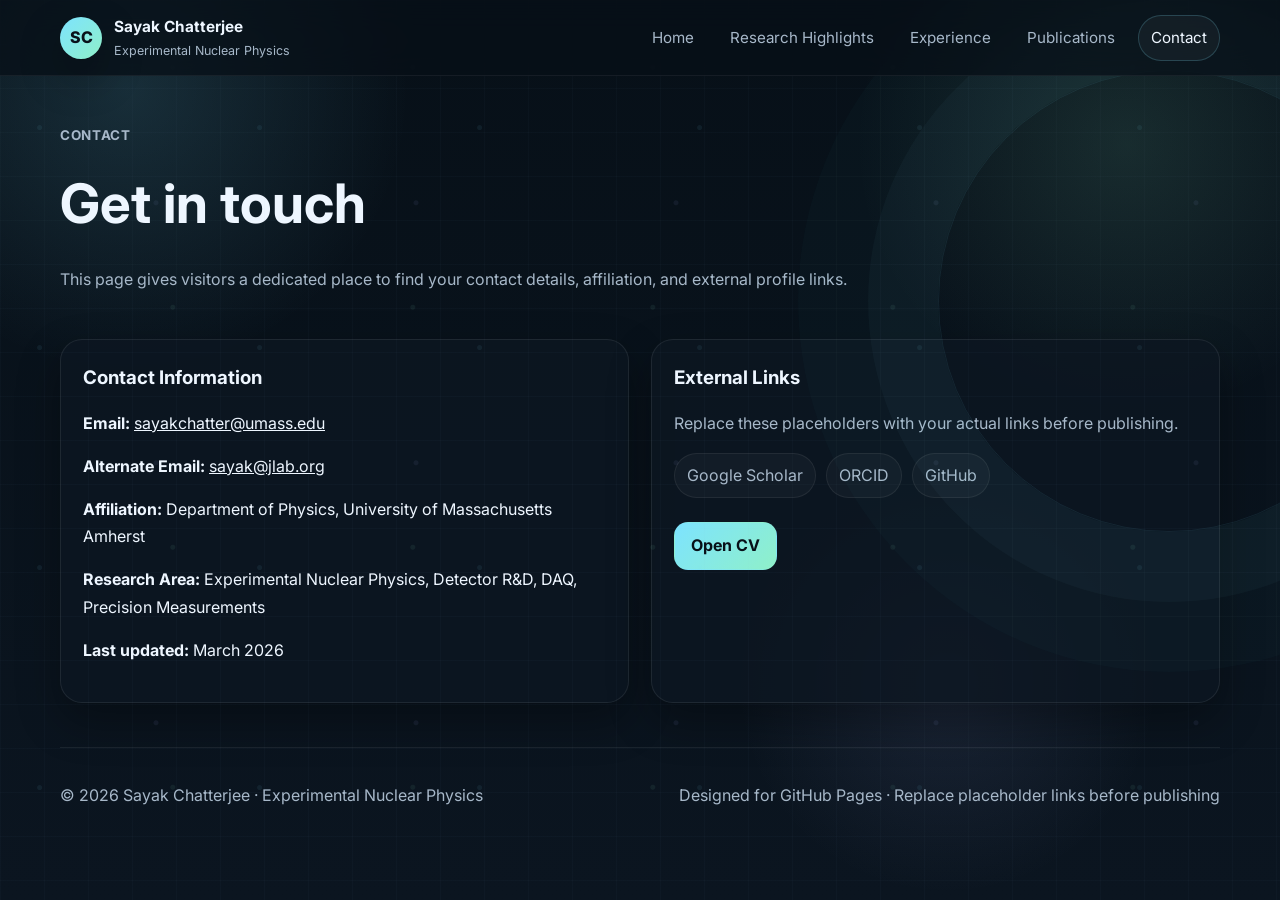
==== contact.html @ 70deb051 "profile" ====
<!doctype html>
<html lang="en">
<head>
  <meta charset="utf-8" />
  <meta name="viewport" content="width=device-width, initial-scale=1" />
  <title>Contact | Sayak Chatterjee</title>
  <meta name="description" content="Contact page for Sayak Chatterjee." />
  <meta name="keywords" content="Sayak Chatterjee, experimental nuclear physicist, detector R&D, MOLLER, Jefferson Lab, EIC, GEM detector, Cherenkov detector, data acquisition" />
  <meta property="og:title" content="Contact | Sayak Chatterjee" />
  <meta property="og:description" content="Contact page for Sayak Chatterjee." />
  <meta property="og:type" content="website" />
  <meta name="theme-color" content="#071018" />
  <link rel="preconnect" href="https://fonts.googleapis.com">
  <link rel="preconnect" href="https://fonts.gstatic.com" crossorigin>
  <link href="https://fonts.googleapis.com/css2?family=Inter:wght@300;400;500;600;700;800&display=swap" rel="stylesheet">
  <link rel="stylesheet" href="site.css" />
</head>
<body>

  <nav class="site-nav">
    <div class="container nav-inner">
      <a class="brand-wrap" href="index_final.html">
        <span class="brand-badge">SC</span>
        <span class="brand-text"><strong>Sayak Chatterjee</strong><span>Experimental Nuclear Physics</span></span>
      </a>
      <div class="nav-links">
        <a  href="index_final.html">Home</a>
        <a  href="research_highlights.html">Research Highlights</a>
        <a  href="experience.html">Experience</a>
        <a  href="publications.html">Publications</a>
        <a class="active" href="contact.html">Contact</a>
      </div>
    </div>
  </nav>


  <header class="page-header">
    <div class="container">
      <p class="eyebrow">Contact</p>
      <h1>Get in touch</h1>
      <p>This page gives visitors a dedicated place to find your contact details, affiliation, and external profile links.</p>
    </div>
  </header>
  <main>
    <section class="section">
      <div class="container grid-2">
        <div class="card">
          <h3>Contact Information</h3>
          <p><strong>Email:</strong> <a href="mailto:sayakchatter@umass.edu">sayakchatter@umass.edu</a></p>
          <p><strong>Alternate Email:</strong> <a href="mailto:sayak@jlab.org">sayak@jlab.org</a></p>
          <p><strong>Affiliation:</strong> Department of Physics, University of Massachusetts Amherst</p>
          <p><strong>Research Area:</strong> Experimental Nuclear Physics, Detector R&amp;D, DAQ, Precision Measurements</p>
          <p><strong>Last updated:</strong> March 2026</p>
        </div>
        <div class="card">
          <h3>External Links</h3>
          <p class="muted">Replace these placeholders with your actual links before publishing.</p>
          <div class="inline-links">
            <a href="#">Google Scholar</a>
            <a href="#">ORCID</a>
            <a href="#">GitHub</a>
          </div>
          <div class="action-row">
            <a class="btn primary" href="CV_sayak_chatterjee.pdf" target="_blank">Open CV</a>
          </div>
        </div>
      </div>
    </section>
  </main>


  <footer class="footer">
    <div class="container footer-inner">
      <p>© 2026 Sayak Chatterjee · Experimental Nuclear Physics</p>
      <p>Designed for GitHub Pages · Replace placeholder links before publishing</p>
    </div>
  </footer>

</body>
</html>
---- site.css ----
:root {
  --bg: #071018;
  --bg-2: #0b1520;
  --panel: rgba(13, 22, 33, 0.82);
  --panel-strong: rgba(15, 25, 38, 0.92);
  --text: #eef6ff;
  --muted: #a7b8c9;
  --line: rgba(130, 180, 220, 0.18);
  --accent: #7de3ff;
  --accent-2: #8ff0c9;
  --accent-3: #a8b4ff;
  --shadow: 0 18px 44px rgba(0,0,0,0.32);
  --maxw: 1160px;
}

* { box-sizing: border-box; }
html { scroll-behavior: smooth; }
html, body { margin: 0; padding: 0; }
body {
  font-family: Inter, system-ui, -apple-system, Segoe UI, Roboto, Ubuntu, Cantarell, 'Helvetica Neue', Arial, sans-serif;
  color: var(--text);
  line-height: 1.7;
  background:
    radial-gradient(circle at 10% 10%, rgba(125, 227, 255, 0.14), transparent 20%),
    radial-gradient(circle at 88% 16%, rgba(143, 240, 201, 0.12), transparent 20%),
    radial-gradient(circle at 74% 76%, rgba(168, 180, 255, 0.10), transparent 18%),
    linear-gradient(180deg, var(--bg) 0%, var(--bg-2) 100%);
  min-height: 100vh;
  position: relative;
}
body::before {
  content: "";
  position: fixed;
  inset: 0;
  pointer-events: none;
  background-image:
    linear-gradient(rgba(140, 180, 220, 0.05) 1px, transparent 1px),
    linear-gradient(90deg, rgba(140, 180, 220, 0.05) 1px, transparent 1px),
    radial-gradient(circle at 18% 58%, rgba(125, 227, 255, 0.12) 0 2px, transparent 3px),
    radial-gradient(circle at 72% 28%, rgba(143, 240, 201, 0.12) 0 2px, transparent 3px),
    radial-gradient(circle at 60% 78%, rgba(168, 180, 255, 0.12) 0 2px, transparent 3px);
  background-size: 44px 44px, 44px 44px, 220px 220px, 240px 240px, 260px 260px;
  opacity: 0.6;
}
body::after {
  content: "";
  position: fixed;
  right: -120px;
  top: 70px;
  width: 460px;
  height: 460px;
  border-radius: 50%;
  border: 1px solid rgba(125, 227, 255, 0.10);
  box-shadow:
    0 0 0 70px rgba(125, 227, 255, 0.04),
    0 0 0 140px rgba(125, 227, 255, 0.025);
  pointer-events: none;
  filter: blur(0.2px);
  opacity: 0.85;
}

a { color: inherit; }
img { max-width: 100%; display: block; }
code {
  background: rgba(255,255,255,0.05);
  border: 1px solid rgba(255,255,255,0.08);
  padding: 0.1rem 0.38rem;
  border-radius: 8px;
}
.container {
  width: min(var(--maxw), 92%);
  margin: 0 auto;
}
.site-nav {
  position: sticky;
  top: 0;
  z-index: 50;
  backdrop-filter: blur(16px);
  background: rgba(7, 16, 24, 0.74);
  border-bottom: 1px solid rgba(255,255,255,0.06);
}
.nav-inner {
  display: flex;
  align-items: center;
  justify-content: space-between;
  gap: 20px;
  padding: 14px 0;
}
.brand-wrap {
  display: flex;
  align-items: center;
  gap: 12px;
  text-decoration: none;
}
.brand-badge {
  width: 42px;
  height: 42px;
  border-radius: 50%;
  display: grid;
  place-items: center;
  font-weight: 800;
  color: #09111a;
  background: linear-gradient(135deg, var(--accent), var(--accent-2));
  box-shadow: var(--shadow);
}
.brand-text strong { display: block; font-size: 0.96rem; }
.brand-text span { display: block; font-size: 0.78rem; color: var(--muted); }
.nav-links {
  display: flex;
  gap: 10px;
  flex-wrap: wrap;
}
.nav-links a {
  text-decoration: none;
  color: var(--muted);
  font-size: 0.95rem;
  padding: 9px 12px;
  border-radius: 999px;
  border: 1px solid transparent;
}
.nav-links a:hover,
.nav-links a.active {
  color: var(--text);
  border-color: rgba(125, 227, 255, 0.20);
  background: rgba(255,255,255,0.04);
}
.hero {
  padding: 56px 0 26px;
}
.hero-grid {
  display: grid;
  grid-template-columns: 180px 1fr;
  gap: 30px;
  align-items: center;
}
.avatar {
  width: 180px;
  height: 180px;
  border-radius: 28px;
  overflow: hidden;
  border: 1px solid rgba(255,255,255,0.08);
  box-shadow: var(--shadow);
  position: relative;
  background: linear-gradient(135deg, rgba(125, 227, 255, 0.20), rgba(143, 240, 201, 0.18));
}
.avatar img { width: 100%; height: 100%; object-fit: cover; }
.avatar span {
  position: absolute;
  inset: 0;
  display: grid;
  place-items: center;
  font-size: 2.6rem;
  font-weight: 800;
  color: #051018;
  letter-spacing: 0.05em;
}
.eyebrow {
  margin: 0 0 10px;
  color: var(--accent);
  font-weight: 700;
  letter-spacing: 0.05em;
  text-transform: uppercase;
  font-size: 0.84rem;
}
.hero h1 {
  font-size: clamp(2.4rem, 6vw, 4.6rem);
  line-height: 1.02;
  margin: 0;
}
.hero .tagline {
  margin: 12px 0 14px;
  color: var(--muted);
  font-size: 1.08rem;
}
.hero .summary {
  max-width: 840px;
  margin: 0;
  font-size: 1.03rem;
}
.action-row, .chip-row {
  display: flex;
  flex-wrap: wrap;
  gap: 12px;
}
.action-row { margin-top: 24px; }
.btn {
  display: inline-flex;
  align-items: center;
  justify-content: center;
  gap: 10px;
  min-height: 48px;
  padding: 0 16px;
  border-radius: 14px;
  text-decoration: none;
  font-weight: 700;
  border: 1px solid rgba(255,255,255,0.08);
  transition: transform 0.18s ease, border-color 0.18s ease, background 0.18s ease;
}
.btn:hover { transform: translateY(-1px); }
.btn.primary {
  background: linear-gradient(135deg, var(--accent), var(--accent-2));
  color: #081018;
  border-color: transparent;
}
.btn.secondary {
  background: rgba(255,255,255,0.04);
}
.stat-grid {
  display: grid;
  grid-template-columns: repeat(4, minmax(0, 1fr));
  gap: 16px;
  margin-top: 28px;
}
.stat-card, .card {
  background: var(--panel);
  border: 1px solid rgba(255,255,255,0.08);
  border-radius: 22px;
  box-shadow: var(--shadow);
}
.stat-card { padding: 18px 18px 16px; }
.stat-card strong { display: block; font-size: 1.5rem; }
.stat-card span { color: var(--muted); font-size: 0.92rem; }
.page-header {
  padding: 48px 0 12px;
}
.page-header h1 { margin: 0; font-size: clamp(2rem, 5vw, 3.4rem); }
.page-header p { color: var(--muted); max-width: 820px; }
.section {
  padding: 18px 0;
}
.section-title {
  margin: 0 0 14px;
  font-size: 1.7rem;
}
.grid-2, .grid-3 {
  display: grid;
  gap: 22px;
}
.grid-2 { grid-template-columns: repeat(2, minmax(0, 1fr)); }
.grid-3 { grid-template-columns: repeat(3, minmax(0, 1fr)); }
.card {
  padding: 22px 22px;
}
.card h3 { margin-top: 0; margin-bottom: 10px; }
.kicker {
  display: inline-flex;
  margin-bottom: 12px;
  color: var(--accent);
  font-size: 0.83rem;
  font-weight: 700;
  letter-spacing: 0.04em;
  text-transform: uppercase;
}
.muted { color: var(--muted); }
.bullets, .pubs { margin: 0; padding-left: 18px; }
.bullets li, .pubs li { margin-bottom: 7px; }
.timeline .item {
  padding: 18px 0;
  border-bottom: 1px dashed var(--line);
}
.timeline .item:last-child { border-bottom: 0; }
.hero-panel {
  padding: 24px;
  position: relative;
  overflow: hidden;
}
.hero-panel::before {
  content: "";
  position: absolute;
  inset: auto -120px -120px auto;
  width: 280px;
  height: 280px;
  border-radius: 50%;
  background: radial-gradient(circle, rgba(125, 227, 255, 0.18), transparent 62%);
}
.tab-menu {
  display: flex;
  flex-wrap: wrap;
  gap: 12px;
  margin: 20px 0 0;
}
.tab-menu a {
  text-decoration: none;
  padding: 12px 14px;
  border-radius: 14px;
  background: rgba(255,255,255,0.04);
  border: 1px solid rgba(255,255,255,0.08);
}
.tab-menu a:hover {
  border-color: rgba(125, 227, 255, 0.24);
}
.quote {
  font-size: 1.02rem;
  border-left: 3px solid rgba(125, 227, 255, 0.35);
  padding-left: 14px;
  color: #dbe9f5;
}
.footer {
  padding: 26px 0 54px;
  color: var(--muted);
}
.footer-inner {
  border-top: 1px solid rgba(255,255,255,0.07);
  padding-top: 18px;
  display: flex;
  justify-content: space-between;
  gap: 20px;
  flex-wrap: wrap;
}
.contact-line {
  display: flex;
  flex-wrap: wrap;
  gap: 12px;
  color: var(--muted);
  margin-top: 14px;
}
.inline-links {
  display: flex;
  flex-wrap: wrap;
  gap: 10px;
}
.inline-links a {
  text-decoration: none;
  color: var(--muted);
  border: 1px solid rgba(255,255,255,0.07);
  background: rgba(255,255,255,0.03);
  padding: 8px 12px;
  border-radius: 999px;
}
.inline-links a:hover { color: var(--accent); }
@media (max-width: 920px) {
  .hero-grid, .grid-2, .grid-3, .stat-grid { grid-template-columns: 1fr; }
  .hero { padding-top: 38px; }
}
@media (max-width: 700px) {
  body::after { display: none; }
  .nav-inner { align-items: flex-start; flex-direction: column; }
  .hero-grid { gap: 20px; }
  .avatar { width: 140px; height: 140px; }
}
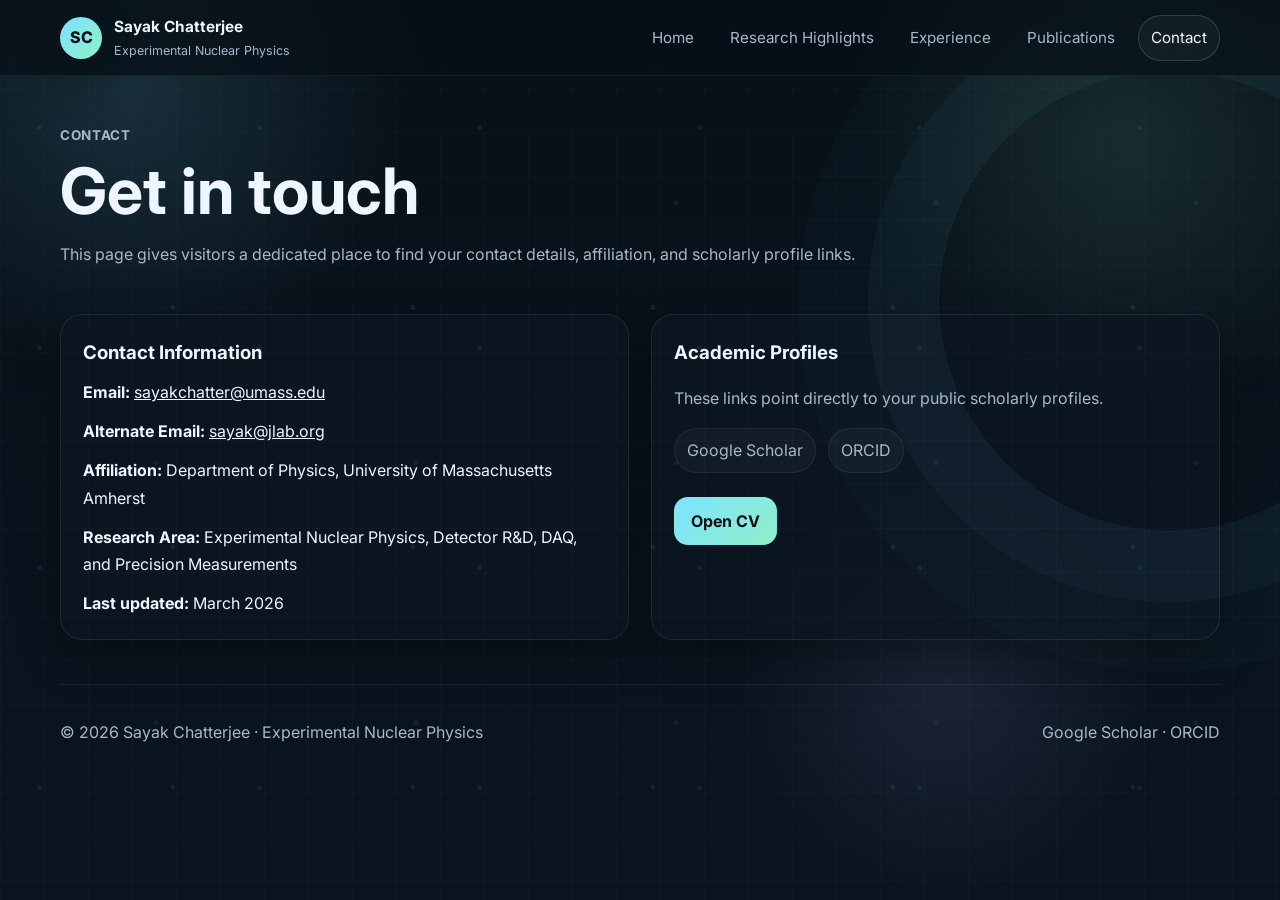
==== commit 27c20f39: "Add files via upload" ====
--- a/contact.html
+++ b/contact.html
@@ -5,40 +5,39 @@
   <meta name="viewport" content="width=device-width, initial-scale=1" />
   <title>Contact | Sayak Chatterjee</title>
   <meta name="description" content="Contact page for Sayak Chatterjee." />
-  <meta name="keywords" content="Sayak Chatterjee, experimental nuclear physicist, detector R&D, MOLLER, Jefferson Lab, EIC, GEM detector, Cherenkov detector, data acquisition" />
+  <meta name="keywords" content="Sayak Chatterjee, experimental nuclear physicist, detector R&amp;D, MOLLER, Jefferson Lab, EIC, GEM detector, Cherenkov detector, data acquisition" />
   <meta property="og:title" content="Contact | Sayak Chatterjee" />
   <meta property="og:description" content="Contact page for Sayak Chatterjee." />
   <meta property="og:type" content="website" />
   <meta name="theme-color" content="#071018" />
   <link rel="preconnect" href="https://fonts.googleapis.com">
   <link rel="preconnect" href="https://fonts.gstatic.com" crossorigin>
-  <link href="https://fonts.googleapis.com/css2?family=Inter:wght@300;400;500;600;700;800&display=swap" rel="stylesheet">
+  <link href="https://fonts.googleapis.com/css2?family=Inter:wght@300;400;500;600;700;800&amp;display=swap" rel="stylesheet">
   <link rel="stylesheet" href="site.css" />
 </head>
 <body>
 
   <nav class="site-nav">
     <div class="container nav-inner">
-      <a class="brand-wrap" href="index_final.html">
+      <a class="brand-wrap" href="index.html">
         <span class="brand-badge">SC</span>
         <span class="brand-text"><strong>Sayak Chatterjee</strong><span>Experimental Nuclear Physics</span></span>
       </a>
       <div class="nav-links">
-        <a  href="index_final.html">Home</a>
-        <a  href="research_highlights.html">Research Highlights</a>
-        <a  href="experience.html">Experience</a>
-        <a  href="publications.html">Publications</a>
+        <a href="index.html">Home</a>
+        <a href="research_highlights.html">Research Highlights</a>
+        <a href="experience.html">Experience</a>
+        <a href="publications.html">Publications</a>
         <a class="active" href="contact.html">Contact</a>
       </div>
     </div>
   </nav>
 
-
   <header class="page-header">
     <div class="container">
       <p class="eyebrow">Contact</p>
       <h1>Get in touch</h1>
-      <p>This page gives visitors a dedicated place to find your contact details, affiliation, and external profile links.</p>
+      <p>This page gives visitors a dedicated place to find your contact details, affiliation, and scholarly profile links.</p>
     </div>
   </header>
   <main>
@@ -46,35 +45,38 @@
       <div class="container grid-2">
         <div class="card">
           <h3>Contact Information</h3>
-          <p><strong>Email:</strong> <a href="mailto:sayakchatter@umass.edu">sayakchatter@umass.edu</a></p>
-          <p><strong>Alternate Email:</strong> <a href="mailto:sayak@jlab.org">sayak@jlab.org</a></p>
-          <p><strong>Affiliation:</strong> Department of Physics, University of Massachusetts Amherst</p>
-          <p><strong>Research Area:</strong> Experimental Nuclear Physics, Detector R&amp;D, DAQ, Precision Measurements</p>
-          <p><strong>Last updated:</strong> March 2026</p>
+          <div class="detail-list">
+            <p><strong>Email:</strong> <a href="mailto:sayakchatter@umass.edu">sayakchatter@umass.edu</a></p>
+            <p><strong>Alternate Email:</strong> <a href="mailto:sayak@jlab.org">sayak@jlab.org</a></p>
+            <p><strong>Affiliation:</strong> Department of Physics, University of Massachusetts Amherst</p>
+            <p><strong>Research Area:</strong> Experimental Nuclear Physics, Detector R&amp;D, DAQ, and Precision Measurements</p>
+            <p><strong>Last updated:</strong> March 2026</p>
+          </div>
         </div>
         <div class="card">
-          <h3>External Links</h3>
-          <p class="muted">Replace these placeholders with your actual links before publishing.</p>
+          <h3>Academic Profiles</h3>
+          <p class="muted">These links point directly to your public scholarly profiles.</p>
           <div class="inline-links">
-            <a href="#">Google Scholar</a>
-            <a href="#">ORCID</a>
-            <a href="#">GitHub</a>
+            <a href="https://scholar.google.com/citations?hl=en&user=rSvPqXYAAAAJ" target="_blank" rel="noopener noreferrer">Google Scholar</a>
+            <a href="https://orcid.org/0000-0002-2796-6484" target="_blank" rel="noopener noreferrer">ORCID</a>
           </div>
           <div class="action-row">
-            <a class="btn primary" href="CV_sayak_chatterjee.pdf" target="_blank">Open CV</a>
+            <a class="btn primary" href="CV_sayak_chatterjee.pdf" target="_blank" rel="noopener noreferrer">Open CV</a>
           </div>
         </div>
       </div>
     </section>
   </main>
 
-
   <footer class="footer">
     <div class="container footer-inner">
       <p>© 2026 Sayak Chatterjee · Experimental Nuclear Physics</p>
-      <p>Designed for GitHub Pages · Replace placeholder links before publishing</p>
+      <p>
+        <a href="https://scholar.google.com/citations?hl=en&user=rSvPqXYAAAAJ" target="_blank" rel="noopener noreferrer">Google Scholar</a> ·
+        <a href="https://orcid.org/0000-0002-2796-6484" target="_blank" rel="noopener noreferrer">ORCID</a>
+      </p>
     </div>
   </footer>
 
 </body>
-</html>+</html>
--- a/site.css
+++ b/site.css
@@ -1,4 +1,3 @@
-
 :root {
   --bg: #071018;
   --bg-2: #0b1520;
@@ -17,8 +16,9 @@
 * { box-sizing: border-box; }
 html { scroll-behavior: smooth; }
 html, body { margin: 0; padding: 0; }
+
 body {
-  font-family: Inter, system-ui, -apple-system, Segoe UI, Roboto, Ubuntu, Cantarell, 'Helvetica Neue', Arial, sans-serif;
+  font-family: Inter, system-ui, -apple-system, BlinkMacSystemFont, "Segoe UI", Roboto, Ubuntu, Cantarell, "Helvetica Neue", Arial, sans-serif;
   color: var(--text);
   line-height: 1.7;
   background:
@@ -29,6 +29,7 @@
   min-height: 100vh;
   position: relative;
 }
+
 body::before {
   content: "";
   position: fixed;
@@ -43,6 +44,7 @@
   background-size: 44px 44px, 44px 44px, 220px 220px, 240px 240px, 260px 260px;
   opacity: 0.6;
 }
+
 body::after {
   content: "";
   position: fixed;
@@ -62,24 +64,21 @@
 
 a { color: inherit; }
 img { max-width: 100%; display: block; }
-code {
-  background: rgba(255,255,255,0.05);
-  border: 1px solid rgba(255,255,255,0.08);
-  padding: 0.1rem 0.38rem;
-  border-radius: 8px;
-}
+
 .container {
   width: min(var(--maxw), 92%);
   margin: 0 auto;
 }
+
 .site-nav {
   position: sticky;
   top: 0;
   z-index: 50;
   backdrop-filter: blur(16px);
-  background: rgba(7, 16, 24, 0.74);
+  background: rgba(7, 16, 24, 0.76);
   border-bottom: 1px solid rgba(255,255,255,0.06);
 }
+
 .nav-inner {
   display: flex;
   align-items: center;
@@ -87,12 +86,14 @@
   gap: 20px;
   padding: 14px 0;
 }
+
 .brand-wrap {
   display: flex;
   align-items: center;
   gap: 12px;
   text-decoration: none;
 }
+
 .brand-badge {
   width: 42px;
   height: 42px;
@@ -104,13 +105,24 @@
   background: linear-gradient(135deg, var(--accent), var(--accent-2));
   box-shadow: var(--shadow);
 }
-.brand-text strong { display: block; font-size: 0.96rem; }
-.brand-text span { display: block; font-size: 0.78rem; color: var(--muted); }
+
+.brand-text strong {
+  display: block;
+  font-size: 0.96rem;
+}
+
+.brand-text span {
+  display: block;
+  font-size: 0.78rem;
+  color: var(--muted);
+}
+
 .nav-links {
   display: flex;
   gap: 10px;
   flex-wrap: wrap;
 }
+
 .nav-links a {
   text-decoration: none;
   color: var(--muted);
@@ -118,22 +130,27 @@
   padding: 9px 12px;
   border-radius: 999px;
   border: 1px solid transparent;
-}
+  transition: color 0.18s ease, border-color 0.18s ease, background 0.18s ease;
+}
+
 .nav-links a:hover,
 .nav-links a.active {
   color: var(--text);
   border-color: rgba(125, 227, 255, 0.20);
   background: rgba(255,255,255,0.04);
 }
+
 .hero {
   padding: 56px 0 26px;
 }
+
 .hero-grid {
   display: grid;
   grid-template-columns: 180px 1fr;
   gap: 30px;
   align-items: center;
 }
+
 .avatar {
   width: 180px;
   height: 180px;
@@ -144,7 +161,13 @@
   position: relative;
   background: linear-gradient(135deg, rgba(125, 227, 255, 0.20), rgba(143, 240, 201, 0.18));
 }
-.avatar img { width: 100%; height: 100%; object-fit: cover; }
+
+.avatar img {
+  width: 100%;
+  height: 100%;
+  object-fit: cover;
+}
+
 .avatar span {
   position: absolute;
   inset: 0;
@@ -155,6 +178,7 @@
   color: #051018;
   letter-spacing: 0.05em;
 }
+
 .eyebrow {
   margin: 0 0 10px;
   color: var(--accent);
@@ -163,27 +187,51 @@
   text-transform: uppercase;
   font-size: 0.84rem;
 }
-.hero h1 {
-  font-size: clamp(2.4rem, 6vw, 4.6rem);
-  line-height: 1.02;
+
+.hero h1,
+.page-header h1 {
+  font-size: clamp(2.2rem, 5vw, 4.2rem);
+  line-height: 1.06;
   margin: 0;
 }
+
+.hero .tagline,
+.page-header p {
+  color: var(--muted);
+}
+
 .hero .tagline {
   margin: 12px 0 14px;
-  color: var(--muted);
   font-size: 1.08rem;
 }
+
 .hero .summary {
   max-width: 840px;
   margin: 0;
   font-size: 1.03rem;
 }
-.action-row, .chip-row {
+
+.page-header {
+  padding: 48px 0 12px;
+}
+
+.page-header p {
+  max-width: 820px;
+}
+
+.action-row,
+.inline-links,
+.contact-line,
+.tab-menu {
   display: flex;
   flex-wrap: wrap;
   gap: 12px;
 }
-.action-row { margin-top: 24px; }
+
+.action-row {
+  margin-top: 24px;
+}
+
 .btn {
   display: inline-flex;
   align-items: center;
@@ -197,52 +245,117 @@
   border: 1px solid rgba(255,255,255,0.08);
   transition: transform 0.18s ease, border-color 0.18s ease, background 0.18s ease;
 }
-.btn:hover { transform: translateY(-1px); }
+
+.btn:hover {
+  transform: translateY(-1px);
+}
+
 .btn.primary {
   background: linear-gradient(135deg, var(--accent), var(--accent-2));
   color: #081018;
   border-color: transparent;
 }
+
 .btn.secondary {
   background: rgba(255,255,255,0.04);
-}
+  color: var(--text);
+}
+
+.contact-line {
+  color: var(--muted);
+  margin-top: 14px;
+  align-items: center;
+}
+
+.contact-line a {
+  text-decoration: none;
+}
+
+.inline-links {
+  margin-top: 14px;
+}
+
+.inline-links a,
+.tab-menu a,
+.profile-link {
+  text-decoration: none;
+  color: var(--muted);
+  border: 1px solid rgba(255,255,255,0.07);
+  background: rgba(255,255,255,0.03);
+  padding: 8px 12px;
+  border-radius: 999px;
+  transition: color 0.18s ease, border-color 0.18s ease, background 0.18s ease;
+}
+
+.inline-links a:hover,
+.tab-menu a:hover,
+.profile-link:hover {
+  color: var(--accent);
+  border-color: rgba(125, 227, 255, 0.24);
+}
+
 .stat-grid {
   display: grid;
   grid-template-columns: repeat(4, minmax(0, 1fr));
   gap: 16px;
   margin-top: 28px;
 }
-.stat-card, .card {
+
+.stat-card,
+.card {
   background: var(--panel);
   border: 1px solid rgba(255,255,255,0.08);
   border-radius: 22px;
   box-shadow: var(--shadow);
 }
-.stat-card { padding: 18px 18px 16px; }
-.stat-card strong { display: block; font-size: 1.5rem; }
-.stat-card span { color: var(--muted); font-size: 0.92rem; }
-.page-header {
-  padding: 48px 0 12px;
-}
-.page-header h1 { margin: 0; font-size: clamp(2rem, 5vw, 3.4rem); }
-.page-header p { color: var(--muted); max-width: 820px; }
+
+.stat-card {
+  padding: 18px 18px 16px;
+}
+
+.stat-card strong {
+  display: block;
+  font-size: 1.5rem;
+}
+
+.stat-card span {
+  color: var(--muted);
+  font-size: 0.92rem;
+}
+
 .section {
   padding: 18px 0;
 }
+
 .section-title {
   margin: 0 0 14px;
   font-size: 1.7rem;
 }
-.grid-2, .grid-3 {
+
+.grid-2,
+.grid-3 {
   display: grid;
   gap: 22px;
 }
-.grid-2 { grid-template-columns: repeat(2, minmax(0, 1fr)); }
-.grid-3 { grid-template-columns: repeat(3, minmax(0, 1fr)); }
+
+.grid-2 {
+  grid-template-columns: repeat(2, minmax(0, 1fr));
+}
+
+.grid-3 {
+  grid-template-columns: repeat(3, minmax(0, 1fr));
+}
+
 .card {
-  padding: 22px 22px;
-}
-.card h3 { margin-top: 0; margin-bottom: 10px; }
+  padding: 22px;
+}
+
+.card h2,
+.card h3 {
+  margin-top: 0;
+  margin-bottom: 10px;
+}
+
 .kicker {
   display: inline-flex;
   margin-bottom: 12px;
@@ -252,19 +365,37 @@
   letter-spacing: 0.04em;
   text-transform: uppercase;
 }
-.muted { color: var(--muted); }
-.bullets, .pubs { margin: 0; padding-left: 18px; }
-.bullets li, .pubs li { margin-bottom: 7px; }
+
+.muted {
+  color: var(--muted);
+}
+
+.bullets,
+.pubs {
+  margin: 0;
+  padding-left: 18px;
+}
+
+.bullets li,
+.pubs li {
+  margin-bottom: 7px;
+}
+
 .timeline .item {
   padding: 18px 0;
   border-bottom: 1px dashed var(--line);
 }
-.timeline .item:last-child { border-bottom: 0; }
+
+.timeline .item:last-child {
+  border-bottom: 0;
+}
+
 .hero-panel {
   padding: 24px;
   position: relative;
   overflow: hidden;
 }
+
 .hero-panel::before {
   content: "";
   position: absolute;
@@ -274,32 +405,28 @@
   border-radius: 50%;
   background: radial-gradient(circle, rgba(125, 227, 255, 0.18), transparent 62%);
 }
-.tab-menu {
-  display: flex;
-  flex-wrap: wrap;
-  gap: 12px;
-  margin: 20px 0 0;
-}
-.tab-menu a {
-  text-decoration: none;
-  padding: 12px 14px;
-  border-radius: 14px;
-  background: rgba(255,255,255,0.04);
-  border: 1px solid rgba(255,255,255,0.08);
-}
-.tab-menu a:hover {
-  border-color: rgba(125, 227, 255, 0.24);
-}
+
 .quote {
   font-size: 1.02rem;
   border-left: 3px solid rgba(125, 227, 255, 0.35);
   padding-left: 14px;
   color: #dbe9f5;
 }
+
+.detail-list {
+  display: grid;
+  gap: 12px;
+}
+
+.detail-list p {
+  margin: 0;
+}
+
 .footer {
   padding: 26px 0 54px;
   color: var(--muted);
 }
+
 .footer-inner {
   border-top: 1px solid rgba(255,255,255,0.07);
   padding-top: 18px;
@@ -308,34 +435,40 @@
   gap: 20px;
   flex-wrap: wrap;
 }
-.contact-line {
-  display: flex;
-  flex-wrap: wrap;
-  gap: 12px;
-  color: var(--muted);
-  margin-top: 14px;
-}
-.inline-links {
-  display: flex;
-  flex-wrap: wrap;
-  gap: 10px;
-}
-.inline-links a {
-  text-decoration: none;
-  color: var(--muted);
-  border: 1px solid rgba(255,255,255,0.07);
-  background: rgba(255,255,255,0.03);
-  padding: 8px 12px;
-  border-radius: 999px;
-}
-.inline-links a:hover { color: var(--accent); }
+
+.footer a {
+  text-decoration: none;
+}
+
 @media (max-width: 920px) {
-  .hero-grid, .grid-2, .grid-3, .stat-grid { grid-template-columns: 1fr; }
-  .hero { padding-top: 38px; }
-}
+  .hero-grid,
+  .grid-2,
+  .grid-3,
+  .stat-grid {
+    grid-template-columns: 1fr;
+  }
+
+  .hero {
+    padding-top: 38px;
+  }
+}
+
 @media (max-width: 700px) {
-  body::after { display: none; }
-  .nav-inner { align-items: flex-start; flex-direction: column; }
-  .hero-grid { gap: 20px; }
-  .avatar { width: 140px; height: 140px; }
-}
+  body::after {
+    display: none;
+  }
+
+  .nav-inner {
+    align-items: flex-start;
+    flex-direction: column;
+  }
+
+  .hero-grid {
+    gap: 20px;
+  }
+
+  .avatar {
+    width: 140px;
+    height: 140px;
+  }
+}
